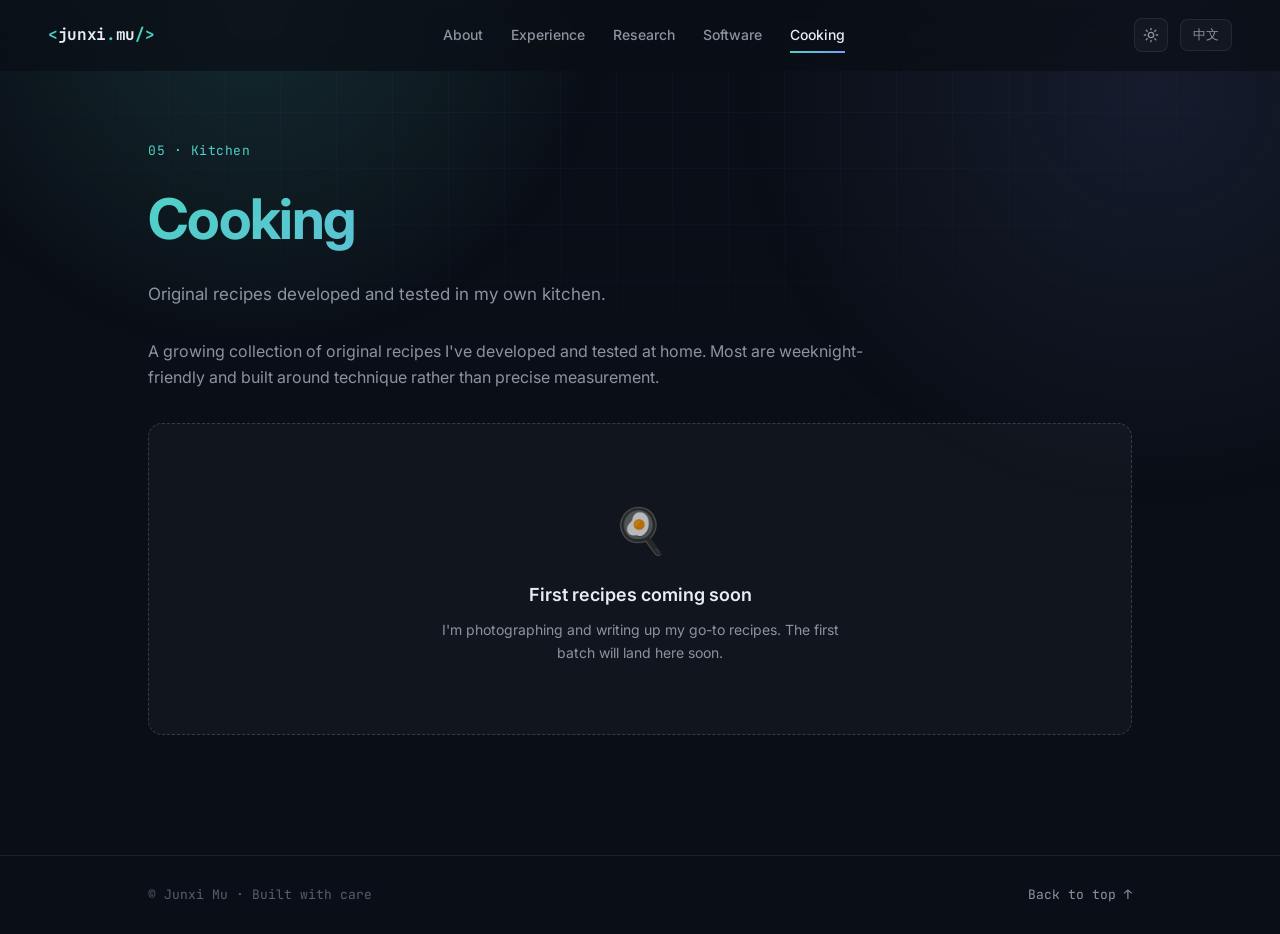
==== cooking.html @ e46de987 "Deploy personal website" ====
<!DOCTYPE html>
<html lang="en">
<head>
  <script>
  // Apply theme before paint to avoid flash. Order: manual pref > time-of-day > light.
  (function(){
    try {
      var t = localStorage.getItem('junximu-theme');
      if (t === 'dark' || t === 'light') {
        if (t === 'dark') document.documentElement.setAttribute('data-theme','dark');
      } else {
        // auto: 06:00–17:59 light, otherwise dark
        var h = new Date().getHours();
        if (h < 6 || h >= 18) document.documentElement.setAttribute('data-theme','dark');
      }
    } catch(e) {}
  })();
  </script>
  <meta charset="UTF-8" />
  <meta name="viewport" content="width=device-width, initial-scale=1.0" />
  <meta name="description" content="Junxi Mu — original recipes developed and tested at home." />
  <title>Junxi Mu | Cooking</title>
  <link rel="icon" type="image/svg+xml" href="assets/favicon.svg" />
  <link rel="stylesheet" href="style.css" />
  <link rel="preconnect" href="https://fonts.googleapis.com" />
  <link rel="preconnect" href="https://fonts.gstatic.com" crossorigin />
  <link href="https://fonts.googleapis.com/css2?family=JetBrains+Mono:wght@400;500;700&family=Inter:wght@300;400;500;600;700&display=swap" rel="stylesheet" />
</head>
<body data-page="cooking">
  <div class="bg-grid" aria-hidden="true"></div>
  <div class="bg-glow" aria-hidden="true"></div>

  <!-- ===== Nav ===== -->
  <header class="nav" id="nav">
    <a href="index.html" class="nav-logo"><span class="logo-bracket">&lt;</span>junxi<span class="logo-dot">.</span>mu<span class="logo-bracket">/&gt;</span></a>
    <nav class="nav-links">
      <a href="index.html" data-i18n="nav.about">About</a>
      <a href="experience.html" data-i18n="nav.experience">Experience</a>
      <a href="research.html" data-i18n="nav.research">Research</a>
      <a href="software.html" data-i18n="nav.software">Software</a>
      <a href="cooking.html" data-i18n="nav.cooking">Cooking</a>
    </nav>
    <div class="nav-actions">
      <button class="theme-toggle" id="themeToggle" aria-label="Toggle theme" title="Toggle theme">
        <svg class="icon-sun" viewBox="0 0 24 24" width="16" height="16" fill="none" stroke="currentColor" stroke-width="2" stroke-linecap="round"><circle cx="12" cy="12" r="4"/><path d="M12 2v2M12 20v2M4.9 4.9l1.4 1.4M17.7 17.7l1.4 1.4M2 12h2M20 12h2M4.9 19.1l1.4-1.4M17.7 6.3l1.4-1.4"/></svg>
        <svg class="icon-moon" viewBox="0 0 24 24" width="16" height="16" fill="none" stroke="currentColor" stroke-width="2" stroke-linecap="round" stroke-linejoin="round"><path d="M21 12.8A9 9 0 1 1 11.2 3 7 7 0 0 0 21 12.8z"/></svg>
      </button>
      <button class="lang-toggle" id="langToggle" aria-label="Switch language"><span class="lang-current" id="langLabel">中文</span></button>
      <button class="menu-toggle" id="menuToggle" aria-label="Menu"><span></span><span></span><span></span></button>
    </div>
  </header>

  <!-- ===== Page hero ===== -->
  <section class="page-hero">
    <div class="page-kicker" data-i18n="page.ck.kicker">Kitchen</div>
    <h1 class="page-title" data-i18n="page.ck.title">Cooking</h1>
    <p class="page-desc" data-i18n="page.ck.desc">Original recipes developed and tested in my own kitchen.</p>
  </section>

  <!-- ===== Intro ===== -->
  <div class="page-intro reveal"><p data-i18n="ck.intro">A growing collection of original recipes I've developed and tested at home.</p></div>

  <!-- ===== Recipe grid (rendered by main.js) ===== -->
  <div class="card-grid" id="recipeGrid"></div>

  <!-- ===== Footer ===== -->
  <footer class="footer">
    <div class="footer-inner">
      <span data-i18n="footer.line">© <span id="year"></span> Junxi Mu · Built with care</span>
      <a href="#" class="back-top" data-i18n="footer.top">Back to top ↑</a>
    </div>
  </footer>

  <script src="i18n.js"></script>
  <script src="main.js"></script>
</body>
</html>
---- style.css ----
/* ============================================================
   Junxi Mu — Personal Site (multi-page)
   Tech / dark theme, minimalist
   ============================================================ */

/* ---- Light theme (default) ---- */
:root {
  --bg: #f7f9fc;
  --bg-2: #eef2f8;
  --surface: rgba(15, 23, 42, 0.025);
  --surface-2: rgba(15, 23, 42, 0.045);
  --border: rgba(15, 23, 42, 0.10);
  --border-strong: rgba(15, 23, 42, 0.18);
  --text: #1a2233;
  --text-dim: #56607a;
  --text-faint: #8a93a8;
  --accent: #0d9488;          /* teal-600 */
  --accent-2: #4f6ef7;        /* blue */
  --accent-grad: linear-gradient(135deg, #0d9488 0%, #4f6ef7 100%);
  --glow: rgba(13, 148, 136, 0.12);
  --grid-line: rgba(79, 110, 247, 0.05);
  --accent-soft-bg: rgba(13, 148, 136, 0.08);
  --accent-soft-border: rgba(13, 148, 136, 0.22);
  --accent-pulse: rgba(13, 148, 136, 0.6);
  --accent-glow-2: rgba(79, 110, 247, 0.10);
  --on-accent: #ffffff;
  --nav-bg: rgba(247, 249, 252, 0.72);
  --shadow: 0 8px 24px rgba(15, 23, 42, 0.08);
  --mono: "JetBrains Mono", ui-monospace, SFMono-Regular, Menlo, monospace;
  --sans: "Inter", -apple-system, BlinkMacSystemFont, "Segoe UI", Roboto, "PingFang SC", "Microsoft YaHei", sans-serif;
  --max: 1080px;
  --radius: 14px;
  --ease: cubic-bezier(0.22, 1, 0.36, 1);
  color-scheme: light;
}

/* ---- Dark theme ---- */
:root[data-theme="dark"] {
  --bg: #0a0e16;
  --bg-2: #0e1420;
  --surface: rgba(255, 255, 255, 0.03);
  --surface-2: rgba(255, 255, 255, 0.05);
  --border: rgba(255, 255, 255, 0.08);
  --border-strong: rgba(255, 255, 255, 0.16);
  --text: #e6edf3;
  --text-dim: #8b949e;
  --text-faint: #565f6d;
  --accent: #4fd1c5;
  --accent-2: #7c9cff;
  --accent-grad: linear-gradient(135deg, #4fd1c5 0%, #7c9cff 100%);
  --glow: rgba(79, 209, 197, 0.15);
  --grid-line: rgba(124, 156, 255, 0.04);
  --accent-soft-bg: rgba(79, 209, 197, 0.08);
  --accent-soft-border: rgba(79, 209, 197, 0.22);
  --accent-pulse: rgba(79, 209, 197, 0.6);
  --accent-glow-2: rgba(124, 156, 255, 0.10);
  --on-accent: #04111a;
  --nav-bg: rgba(10, 14, 22, 0.72);
  --shadow: 0 8px 24px rgba(0, 0, 0, 0.4);
  color-scheme: dark;
}

* { margin: 0; padding: 0; box-sizing: border-box; }
html { scroll-behavior: smooth; scroll-padding-top: 90px; }
body {
  font-family: var(--sans);
  background: var(--bg);
  color: var(--text);
  line-height: 1.65;
  font-size: 16px;
  -webkit-font-smoothing: antialiased;
  text-rendering: optimizeLegibility;
  overflow-x: hidden;
}
a { color: inherit; text-decoration: none; }
img { max-width: 100%; display: block; }
::selection { background: var(--accent); color: var(--on-accent); }

/* ===== Background layers ===== */
.bg-grid {
  position: fixed; inset: 0; z-index: -2;
  background-image:
    linear-gradient(var(--grid-line) 1px, transparent 1px),
    linear-gradient(90deg, var(--grid-line) 1px, transparent 1px);
  background-size: 56px 56px;
  mask-image: radial-gradient(ellipse 80% 60% at 50% 0%, #000 30%, transparent 80%);
  -webkit-mask-image: radial-gradient(ellipse 80% 60% at 50% 0%, #000 30%, transparent 80%);
}
.bg-glow {
  position: fixed; inset: 0; z-index: -1; pointer-events: none;
  background:
    radial-gradient(600px circle at 20% 0%, var(--glow), transparent 60%),
    radial-gradient(700px circle at 90% 10%, var(--accent-glow-2), transparent 60%);
}

/* ===== Nav ===== */
.nav {
  position: fixed; top: 0; left: 0; right: 0; z-index: 100;
  display: flex; align-items: center; justify-content: space-between;
  padding: 18px clamp(20px, 5vw, 48px);
  backdrop-filter: blur(12px); -webkit-backdrop-filter: blur(12px);
  background: var(--nav-bg);
  border-bottom: 1px solid transparent;
  transition: border-color .3s var(--ease), background .3s var(--ease);
}
.nav.scrolled { border-bottom-color: var(--border); background: var(--bg); }
.nav-logo {
  font-family: var(--mono); font-weight: 700; font-size: 16px; letter-spacing: -0.02em; color: var(--text);
}
.logo-bracket { color: var(--accent); }
.logo-dot { color: var(--accent); }
.nav-links { display: flex; gap: 28px; }
.nav-links a {
  font-size: 14px; font-weight: 500; color: var(--text-dim);
  position: relative; transition: color .25s var(--ease);
}
.nav-links a::after {
  content: ""; position: absolute; left: 0; bottom: -6px;
  width: 0; height: 1.5px; background: var(--accent-grad);
  transition: width .3s var(--ease);
}
.nav-links a:hover { color: var(--text); }
.nav-links a:hover::after { width: 100%; }
.nav-links a.active { color: var(--text); }
.nav-links a.active::after { width: 100%; }
.nav-actions { display: flex; align-items: center; gap: 12px; }
.lang-toggle {
  font-family: var(--mono); font-size: 13px; font-weight: 500; color: var(--text-dim);
  background: var(--surface); border: 1px solid var(--border);
  padding: 6px 12px; border-radius: 8px; cursor: pointer; transition: all .25s var(--ease);
}
.lang-toggle:hover { color: var(--accent); border-color: var(--accent); background: var(--surface-2); }

/* ===== Theme toggle ===== */
.theme-toggle {
  display: inline-flex; align-items: center; justify-content: center;
  width: 34px; height: 34px; color: var(--text-dim);
  background: var(--surface); border: 1px solid var(--border);
  border-radius: 8px; cursor: pointer; transition: all .25s var(--ease);
  position: relative;
}
.theme-toggle:hover { color: var(--accent); border-color: var(--accent); background: var(--surface-2); }
.theme-toggle svg { position: absolute; transition: opacity .3s var(--ease), transform .3s var(--ease); }
/* light theme (default): show moon (to switch TO dark), hide sun */
.theme-toggle .icon-moon { opacity: 1; transform: rotate(0) scale(1); }
.theme-toggle .icon-sun { opacity: 0; transform: rotate(-90deg) scale(0.6); }
/* dark theme: show sun (to switch TO light), hide moon */
:root[data-theme="dark"] .theme-toggle .icon-sun { opacity: 1; transform: rotate(0) scale(1); }
:root[data-theme="dark"] .theme-toggle .icon-moon { opacity: 0; transform: rotate(90deg) scale(0.6); }
.menu-toggle { display: none; flex-direction: column; gap: 5px; background: none; border: 0; cursor: pointer; padding: 6px; }
.menu-toggle span { width: 22px; height: 2px; background: var(--text); border-radius: 2px; transition: .3s var(--ease); }
.menu-toggle.open span:nth-child(1) { transform: translateY(7px) rotate(45deg); }
.menu-toggle.open span:nth-child(2) { opacity: 0; }
.menu-toggle.open span:nth-child(3) { transform: translateY(-7px) rotate(-45deg); }

/* ===== Hero (About home) ===== */
.hero {
  min-height: 100vh; display: flex; flex-direction: column;
  align-items: center; justify-content: center; text-align: center;
  padding: 120px 24px 80px; position: relative;
}
.hero-inner { max-width: 820px; }
.hero-tag {
  display: inline-flex; align-items: center; gap: 8px;
  font-family: var(--mono); font-size: 13px; color: var(--accent);
  background: var(--accent-soft-bg); border: 1px solid var(--accent-soft-border);
  padding: 6px 14px; border-radius: 100px; margin-bottom: 28px;
}
.pulse-dot {
  width: 7px; height: 7px; border-radius: 50%; background: var(--accent);
  box-shadow: 0 0 0 0 var(--accent); animation: pulse 2s infinite;
}
@keyframes pulse {
  0% { box-shadow: 0 0 0 0 var(--accent-pulse); }
  70% { box-shadow: 0 0 0 8px rgba(79,209,197,0); }
  100% { box-shadow: 0 0 0 0 rgba(79,209,197,0); }
}
.hero-name {
  font-size: clamp(40px, 8vw, 80px); font-weight: 700; letter-spacing: -0.03em; line-height: 1.05;
  background: var(--accent-grad); -webkit-background-clip: text; background-clip: text; -webkit-text-fill-color: transparent;
}
.name-cn {
  display: block; font-size: clamp(18px, 3vw, 26px); font-weight: 500;
  margin-top: 12px; letter-spacing: 0.1em; color: var(--text-dim); -webkit-text-fill-color: var(--text-dim);
}
.hero-hello { font-size: clamp(18px, 2.6vw, 24px); font-weight: 500; color: var(--text); margin-top: 24px; letter-spacing: -0.01em; }
.hero-desc { font-size: 17px; color: var(--text-dim); margin-top: 16px; max-width: 620px; margin-inline: auto; }

/* quick contact chips under intro */
.hero-quick { display: flex; gap: 10px; justify-content: center; margin-top: 30px; flex-wrap: wrap; }
.qchip {
  display: inline-flex; align-items: center; gap: 8px;
  font-size: 13px; font-family: var(--mono); color: var(--text-dim);
  background: var(--surface); border: 1px solid var(--border);
  padding: 8px 14px; border-radius: 8px; transition: all .25s var(--ease);
}
.qchip:hover { color: var(--accent); border-color: var(--accent); transform: translateY(-1px); }
.qchip svg { color: var(--accent); }

.scroll-indicator {
  position: absolute; bottom: 32px; left: 50%; transform: translateX(-50%);
  width: 24px; height: 40px; border: 2px solid var(--border-strong); border-radius: 14px; display: flex; justify-content: center;
}
.scroll-indicator span {
  width: 3px; height: 8px; background: var(--accent); border-radius: 2px; margin-top: 7px; animation: scrolldown 1.8s infinite;
}
@keyframes scrolldown { 0% { opacity: 0; transform: translateY(-4px); } 50% { opacity: 1; } 100% { opacity: 0; transform: translateY(12px); } }

/* ===== Sections (shared) ===== */
.section { max-width: var(--max); margin: 0 auto; padding: clamp(48px, 7vw, 90px) clamp(20px, 5vw, 48px); }
.section-head { display: flex; align-items: baseline; gap: 16px; margin-bottom: 40px; flex-wrap: wrap; }
.section-num {
  font-family: var(--mono); font-size: 14px; color: var(--accent);
  border: 1px solid var(--accent-soft-border); padding: 2px 10px; border-radius: 6px;
}
.section-head h2 { font-size: clamp(24px, 3.6vw, 32px); font-weight: 700; letter-spacing: -0.02em; }
.section-link {
  margin-left: auto; font-size: 14px; font-family: var(--mono); color: var(--accent); transition: opacity .2s;
}
.section-link:hover { opacity: 0.75; }

/* ===== Page hero (interior pages) ===== */
.page-hero {
  max-width: var(--max); margin: 0 auto;
  padding: 140px clamp(20px, 5vw, 48px) 30px;
}
.page-kicker { font-family: var(--mono); font-size: 13px; color: var(--accent); letter-spacing: 0.04em; margin-bottom: 12px; }
.page-title {
  font-size: clamp(34px, 6vw, 56px); font-weight: 700; letter-spacing: -0.03em;
  background: var(--accent-grad); -webkit-background-clip: text; background-clip: text; -webkit-text-fill-color: transparent;
}
.page-desc { font-size: 17px; color: var(--text-dim); margin-top: 14px; max-width: 640px; }
.page-intro {
  max-width: var(--max); margin: 0 auto;
  padding: 0 clamp(20px, 5vw, 48px) 8px;
  color: var(--text-dim); font-size: 16px;
}
.page-intro p { max-width: 720px; }

/* ===== Portal cards (About) ===== */
.portal {
  max-width: var(--max); margin: 0 auto;
  padding: 30px clamp(20px, 5vw, 48px) 80px;
}
.portal-grid { display: grid; grid-template-columns: repeat(auto-fit, minmax(240px, 1fr)); gap: 18px; }
.portal-card {
  position: relative; background: var(--surface); border: 1px solid var(--border);
  border-radius: var(--radius); padding: 28px 24px; transition: all .3s var(--ease); overflow: hidden;
}
.portal-card::after {
  content: ""; position: absolute; inset: 0; border-radius: var(--radius); padding: 1px;
  background: var(--accent-grad);
  -webkit-mask: linear-gradient(#000 0 0) content-box, linear-gradient(#000 0 0);
  -webkit-mask-composite: xor; mask-composite: exclude; opacity: 0; transition: opacity .3s var(--ease);
}
.portal-card:hover { transform: translateY(-4px); background: var(--surface-2); }
.portal-card:hover::after { opacity: 1; }
.portal-card .pc-num { font-family: var(--mono); font-size: 12px; color: var(--text-faint); margin-bottom: 10px; }
.portal-card h3 { font-size: 19px; font-weight: 600; margin-bottom: 8px; display: flex; align-items: center; gap: 10px; }
.portal-card h3 .pc-arrow { color: var(--accent); transition: transform .3s var(--ease); }
.portal-card:hover h3 .pc-arrow { transform: translateX(4px); }
.portal-card p { font-size: 14px; color: var(--text-dim); }
.portal-card .pc-emoji { font-size: 22px; }

/* ===== Stats (Research) ===== */
.stats {
  display: grid; grid-template-columns: repeat(4, 1fr); gap: 1px;
  background: var(--border); border-block: 1px solid var(--border); max-width: var(--max); margin: 0 auto;
}
.stat { background: var(--bg); padding: 36px 20px; text-align: center; }
.stat-num {
  font-family: var(--mono); font-size: clamp(26px, 4vw, 38px); font-weight: 700;
  background: var(--accent-grad); -webkit-background-clip: text; background-clip: text; -webkit-text-fill-color: transparent;
}
.stat-label { font-size: 13px; color: var(--text-dim); margin-top: 6px; letter-spacing: 0.02em; }

/* ===== About mini-card (kept for reuse) ===== */
.about-card {
  background: var(--surface); border: 1px solid var(--border); border-radius: var(--radius);
  padding: 24px; position: relative; overflow: hidden;
}
.about-card::before { content: ""; position: absolute; top: 0; left: 0; right: 0; height: 1px; background: var(--accent-grad); }
.card-line { display: flex; justify-content: space-between; gap: 16px; padding: 10px 0; border-bottom: 1px dashed var(--border); font-size: 14px; }
.card-line:last-child { border-bottom: 0; }
.card-key { font-family: var(--mono); color: var(--text-faint); font-size: 12px; text-transform: uppercase; letter-spacing: 0.06em; }
.card-val { color: var(--text); font-weight: 500; text-align: right; }

/* ===== Education cards ===== */
.edu-grid { display: grid; grid-template-columns: repeat(auto-fit, minmax(300px, 1fr)); gap: 18px; }
.edu-card {
  background: var(--surface); border: 1px solid var(--border); border-radius: var(--radius);
  padding: 26px 24px; position: relative; overflow: hidden; transition: all .25s var(--ease);
}
.edu-card::before { content: ""; position: absolute; left: 0; top: 0; bottom: 0; width: 3px; background: var(--accent-grad); }
.edu-card:hover { border-color: var(--border-strong); transform: translateX(3px); }
.edu-deg { font-size: 17px; font-weight: 600; color: var(--text); }
.edu-school { font-size: 14px; color: var(--accent); margin-top: 6px; font-family: var(--mono); }
.edu-date { font-size: 12px; color: var(--text-faint); margin-top: 6px; font-family: var(--mono); }
.edu-detail { font-size: 14px; color: var(--text-dim); margin-top: 12px; }

/* ===== Research interest cards ===== */
.research-grid { display: grid; grid-template-columns: repeat(auto-fit, minmax(240px, 1fr)); gap: 20px; }
.research-card {
  background: var(--surface); border: 1px solid var(--border); border-radius: var(--radius);
  padding: 28px 24px; transition: all .3s var(--ease); position: relative; overflow: hidden;
}
.research-card::after {
  content: ""; position: absolute; inset: 0; border-radius: var(--radius); padding: 1px; background: var(--accent-grad);
  -webkit-mask: linear-gradient(#000 0 0) content-box, linear-gradient(#000 0 0);
  -webkit-mask-composite: xor; mask-composite: exclude; opacity: 0; transition: opacity .3s var(--ease);
}
.research-card:hover { transform: translateY(-4px); background: var(--surface-2); }
.research-card:hover::after { opacity: 1; }
.r-icon {
  width: 48px; height: 48px; border-radius: 12px; display: grid; place-items: center;
  background: var(--accent-soft-bg); border: 1px solid var(--accent-soft-border); color: var(--accent); margin-bottom: 18px;
}
.research-card h3 { font-size: 17px; font-weight: 600; margin-bottom: 10px; }
.research-card p { font-size: 14px; color: var(--text-dim); }

/* ===== Timeline ===== */
.timeline { position: relative; padding-left: 28px; }
.timeline::before { content: ""; position: absolute; left: 5px; top: 6px; bottom: 6px; width: 1px; background: linear-gradient(var(--border-strong), transparent); }
.tl-item { position: relative; padding-bottom: 38px; }
.tl-item:last-child { padding-bottom: 0; }
.tl-dot { position: absolute; left: -28px; top: 6px; width: 11px; height: 11px; border-radius: 50%; background: var(--bg); border: 2px solid var(--accent); box-shadow: 0 0 0 4px var(--bg); }
.tl-date { font-family: var(--mono); font-size: 12px; color: var(--accent); margin-bottom: 6px; letter-spacing: 0.03em; }
.tl-body h3 { font-size: 17px; font-weight: 600; }
.tl-sub { display: block; font-size: 13px; color: var(--text-dim); margin: 4px 0 8px; }
.tl-body p { font-size: 14px; color: var(--text-dim); }

/* ===== Publications ===== */
.pub-list { display: flex; flex-direction: column; gap: 14px; }
.pub-item {
  display: grid; grid-template-columns: 44px 1fr auto; gap: 18px; align-items: start;
  background: var(--surface); border: 1px solid var(--border); border-radius: var(--radius);
  padding: 20px 22px; transition: all .25s var(--ease);
}
.pub-item:hover { border-color: var(--border-strong); background: var(--surface-2); transform: translateX(4px); }
.pub-num { font-family: var(--mono); font-size: 13px; font-weight: 700; color: var(--accent); border: 1px solid var(--accent-soft-border); width: 36px; height: 36px; display: grid; place-items: center; border-radius: 8px; }
.pub-body .pub-authors { font-size: 14px; color: var(--text); margin-bottom: 4px; }
.pub-body .pub-authors .me { color: var(--accent); font-weight: 600; }
.pub-body .pub-title { font-size: 15px; font-weight: 500; color: var(--text); }
.pub-body .pub-title a:hover { color: var(--accent); }
.pub-venue { font-family: var(--mono); font-size: 12px; color: var(--text-dim); background: var(--surface-2); border: 1px solid var(--border); padding: 4px 10px; border-radius: 6px; white-space: nowrap; align-self: center; }

/* ===== Skills ===== */
.skills-grid { display: grid; grid-template-columns: repeat(auto-fit, minmax(280px, 1fr)); gap: 24px; }
.skill-block h4 { font-family: var(--mono); font-size: 13px; color: var(--accent); text-transform: uppercase; letter-spacing: 0.06em; margin-bottom: 14px; }
.chips { display: flex; flex-wrap: wrap; gap: 8px; }
.chip { font-size: 13px; color: var(--text-dim); background: var(--surface); border: 1px solid var(--border); padding: 6px 12px; border-radius: 100px; transition: all .2s var(--ease); }
.chip:hover { color: var(--accent); border-color: var(--accent); background: var(--surface-2); }

/* ===== Generic card grid (software / cooking) ===== */
.card-grid { display: grid; grid-template-columns: repeat(auto-fill, minmax(300px, 1fr)); gap: 20px; max-width: var(--max); margin: 0 auto; padding: 24px clamp(20px,5vw,48px) 80px; }

.project-card, .recipe-card {
  background: var(--surface); border: 1px solid var(--border); border-radius: var(--radius);
  padding: 24px; display: flex; flex-direction: column; gap: 12px; transition: all .3s var(--ease); position: relative; overflow: hidden;
}
.project-card::after, .recipe-card::after {
  content: ""; position: absolute; inset: 0; border-radius: var(--radius); padding: 1px; background: var(--accent-grad);
  -webkit-mask: linear-gradient(#000 0 0) content-box, linear-gradient(#000 0 0);
  -webkit-mask-composite: xor; mask-composite: exclude; opacity: 0; transition: opacity .3s var(--ease);
}
.project-card:hover, .recipe-card:hover { transform: translateY(-4px); background: var(--surface-2); }
.project-card:hover::after, .recipe-card:hover::after { opacity: 1; }
.card-top { display: flex; align-items: center; justify-content: space-between; }
.proj-icon { width: 44px; height: 44px; border-radius: 10px; display: grid; place-items: center; color: var(--accent); background: var(--accent-soft-bg); border: 1px solid var(--accent-soft-border); }
.tag { font-family: var(--mono); font-size: 11px; color: var(--accent); background: var(--accent-soft-bg); border: 1px solid var(--accent-soft-border); padding: 3px 8px; border-radius: 6px; }
.project-card h3, .recipe-card h3 { font-size: 17px; font-weight: 600; }
.project-card p, .recipe-card p { font-size: 14px; color: var(--text-dim); }
.card-link { font-family: var(--mono); font-size: 13px; color: var(--accent); margin-top: auto; }
.card-soon { font-family: var(--mono); font-size: 12px; color: var(--text-faint); margin-top: auto; padding: 4px 0; }

/* recipe image header */
.recipe-img { height: 150px; border-radius: 10px; background: var(--surface-2); background-size: cover; background-position: center; display: grid; place-items: center; margin: -4px -4px 4px; }
.recipe-emoji { font-size: 44px; }
.recipe-meta { display: flex; gap: 16px; font-size: 13px; color: var(--text-dim); font-family: var(--mono); }
.recipe-meta b { color: var(--text); }

/* empty state */
.empty-state {
  grid-column: 1 / -1; text-align: center; padding: 70px 24px;
  background: var(--surface); border: 1px dashed var(--border-strong); border-radius: var(--radius);
}
.empty-icon { font-size: 44px; margin-bottom: 14px; opacity: 0.7; }
.empty-state h3 { font-size: 18px; font-weight: 600; margin-bottom: 8px; }
.empty-state p { font-size: 14px; color: var(--text-dim); max-width: 420px; margin: 0 auto; }

/* ===== Footer ===== */
.footer { border-top: 1px solid var(--border); margin-top: 40px; }
.footer-inner {
  max-width: var(--max); margin: 0 auto; padding: 28px clamp(20px,5vw,48px);
  display: flex; justify-content: space-between; align-items: center; flex-wrap: wrap; gap: 12px;
  font-size: 13px; color: var(--text-faint); font-family: var(--mono);
}
.back-top { color: var(--text-dim); transition: color .2s; }
.back-top:hover { color: var(--accent); }

/* ===== Reveal animation ===== */
.reveal { opacity: 0; transform: translateY(28px); transition: opacity .7s var(--ease), transform .7s var(--ease); }
.reveal.visible { opacity: 1; transform: none; }

/* ===== Responsive ===== */
@media (max-width: 860px) {
  .nav-links {
    position: fixed; top: 64px; right: 0; height: calc(100vh - 64px); width: min(75vw, 320px);
    flex-direction: column; gap: 0; background: var(--bg-2); border-left: 1px solid var(--border);
    padding: 24px; transform: translateX(100%); transition: transform .35s var(--ease);
  }
  .nav-links.open { transform: translateX(0); }
  .nav-links a { padding: 14px 0; border-bottom: 1px solid var(--border); font-size: 16px; }
  .nav-links a::after { display: none; }
  .menu-toggle { display: flex; }
  .stats { grid-template-columns: repeat(2, 1fr); }
  .pub-item { grid-template-columns: 36px 1fr; }
  .pub-venue { grid-column: 1 / -1; justify-self: start; margin-top: 6px; }
}
@media (max-width: 480px) {
  .portal-grid, .card-grid { grid-template-columns: 1fr; }
}

@media (prefers-reduced-motion: reduce) {
  *, *::before, *::after { animation: none !important; transition: none !important; }
  .reveal { opacity: 1; transform: none; }
}
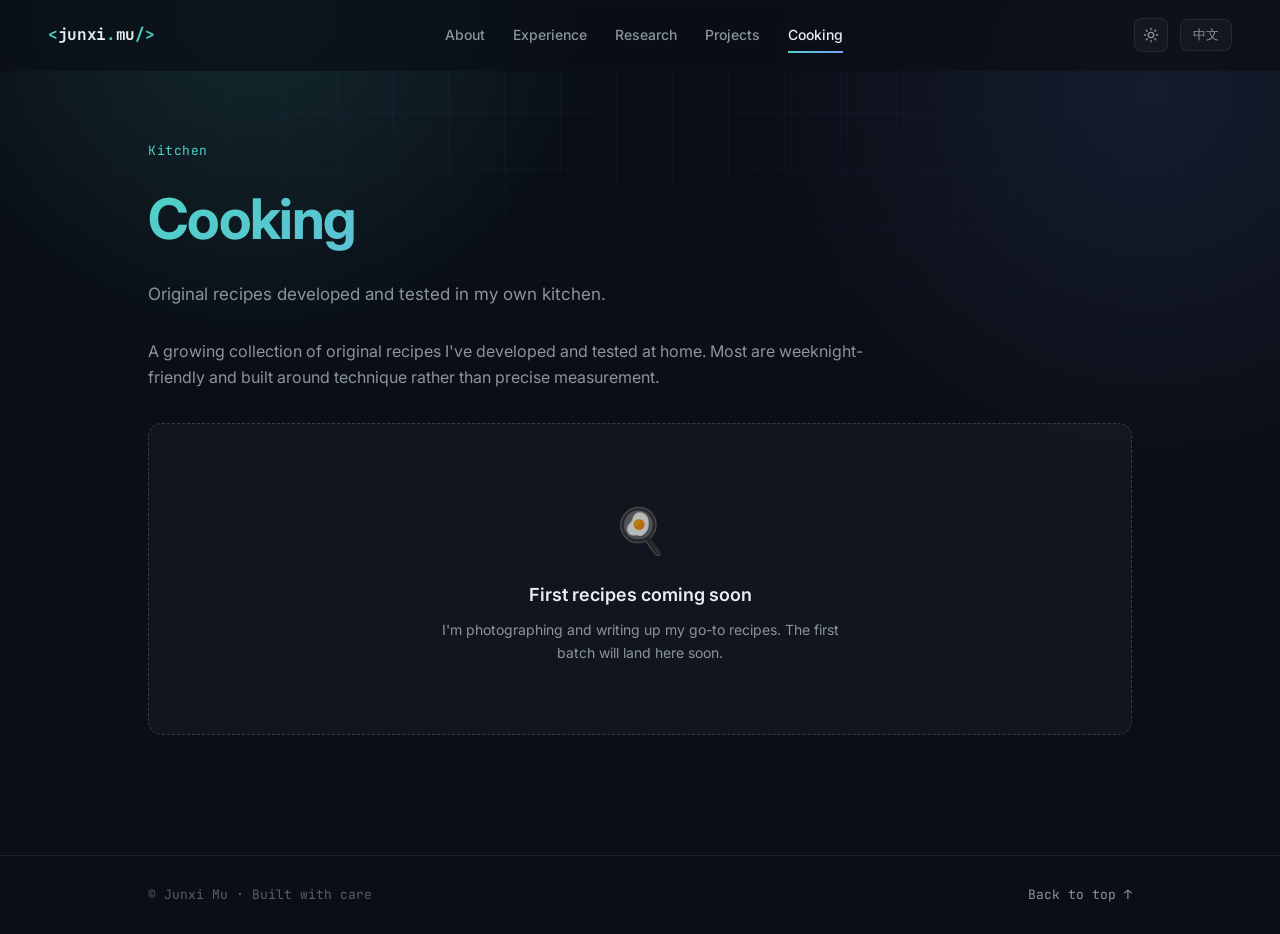
==== commit dcf94059: "Add project pages and Emelia downloads" ====
--- a/cooking.html
+++ b/cooking.html
@@ -37,7 +37,7 @@
       <a href="index.html" data-i18n="nav.about">About</a>
       <a href="experience.html" data-i18n="nav.experience">Experience</a>
       <a href="research.html" data-i18n="nav.research">Research</a>
-      <a href="software.html" data-i18n="nav.software">Software</a>
+      <a href="software.html" data-i18n="nav.software">Projects</a>
       <a href="cooking.html" data-i18n="nav.cooking">Cooking</a>
     </nav>
     <div class="nav-actions">
--- a/style.css
+++ b/style.css
@@ -61,6 +61,7 @@
 }
 
 * { margin: 0; padding: 0; box-sizing: border-box; }
+.visually-hidden { position: absolute; width: 1px; height: 1px; padding: 0; margin: -1px; overflow: hidden; clip: rect(0, 0, 0, 0); white-space: nowrap; border: 0; }
 html { scroll-behavior: smooth; scroll-padding-top: 90px; }
 body {
   font-family: var(--sans);
@@ -209,10 +210,6 @@
 /* ===== Sections (shared) ===== */
 .section { max-width: var(--max); margin: 0 auto; padding: clamp(48px, 7vw, 90px) clamp(20px, 5vw, 48px); }
 .section-head { display: flex; align-items: baseline; gap: 16px; margin-bottom: 40px; flex-wrap: wrap; }
-.section-num {
-  font-family: var(--mono); font-size: 14px; color: var(--accent);
-  border: 1px solid var(--accent-soft-border); padding: 2px 10px; border-radius: 6px;
-}
 .section-head h2 { font-size: clamp(24px, 3.6vw, 32px); font-weight: 700; letter-spacing: -0.02em; }
 .section-link {
   margin-left: auto; font-size: 14px; font-family: var(--mono); color: var(--accent); transition: opacity .2s;
@@ -255,7 +252,6 @@
 }
 .portal-card:hover { transform: translateY(-4px); background: var(--surface-2); }
 .portal-card:hover::after { opacity: 1; }
-.portal-card .pc-num { font-family: var(--mono); font-size: 12px; color: var(--text-faint); margin-bottom: 10px; }
 .portal-card h3 { font-size: 19px; font-weight: 600; margin-bottom: 8px; display: flex; align-items: center; gap: 10px; }
 .portal-card h3 .pc-arrow { color: var(--accent); transition: transform .3s var(--ease); }
 .portal-card:hover h3 .pc-arrow { transform: translateX(4px); }
@@ -353,6 +349,11 @@
 
 /* ===== Generic card grid (software / cooking) ===== */
 .card-grid { display: grid; grid-template-columns: repeat(auto-fill, minmax(300px, 1fr)); gap: 20px; max-width: var(--max); margin: 0 auto; padding: 24px clamp(20px,5vw,48px) 80px; }
+.project-toolbar { max-width: var(--max); margin: 0 auto; padding: 16px clamp(20px,5vw,48px) 0; display: flex; justify-content: flex-end; align-items: center; gap: 10px; }
+.project-toolbar label { font-family: var(--mono); font-size: 12px; color: var(--text-dim); }
+.project-toolbar select { min-height: 44px; font-family: var(--mono); font-size: 13px; color: var(--text); background: var(--surface); border: 1px solid var(--border); border-radius: 8px; padding: 8px 34px 8px 12px; cursor: pointer; transition: border-color .25s var(--ease), background .25s var(--ease); }
+.project-toolbar select:hover { border-color: var(--accent); background: var(--surface-2); }
+.project-toolbar select:focus-visible { outline: 2px solid var(--accent); outline-offset: 2px; }
 
 .project-card, .recipe-card {
   background: var(--surface); border: 1px solid var(--border); border-radius: var(--radius);
@@ -361,17 +362,34 @@
 .project-card::after, .recipe-card::after {
   content: ""; position: absolute; inset: 0; border-radius: var(--radius); padding: 1px; background: var(--accent-grad);
   -webkit-mask: linear-gradient(#000 0 0) content-box, linear-gradient(#000 0 0);
-  -webkit-mask-composite: xor; mask-composite: exclude; opacity: 0; transition: opacity .3s var(--ease);
+  -webkit-mask-composite: xor; mask-composite: exclude; opacity: 0; transition: opacity .3s var(--ease); pointer-events: none;
 }
 .project-card:hover, .recipe-card:hover { transform: translateY(-4px); background: var(--surface-2); }
 .project-card:hover::after, .recipe-card:hover::after { opacity: 1; }
 .card-top { display: flex; align-items: center; justify-content: space-between; }
 .proj-icon { width: 44px; height: 44px; border-radius: 10px; display: grid; place-items: center; color: var(--accent); background: var(--accent-soft-bg); border: 1px solid var(--accent-soft-border); }
+.proj-icon img { width: 100%; height: 100%; object-fit: cover; border-radius: 9px; }
 .tag { font-family: var(--mono); font-size: 11px; color: var(--accent); background: var(--accent-soft-bg); border: 1px solid var(--accent-soft-border); padding: 3px 8px; border-radius: 6px; }
 .project-card h3, .recipe-card h3 { font-size: 17px; font-weight: 600; }
 .project-card p, .recipe-card p { font-size: 14px; color: var(--text-dim); }
+.project-update, .project-updated { font-family: var(--mono); font-size: 12px; color: var(--text-faint); }
 .card-link { font-family: var(--mono); font-size: 13px; color: var(--accent); margin-top: auto; }
 .card-soon { font-family: var(--mono); font-size: 12px; color: var(--text-faint); margin-top: auto; padding: 4px 0; }
+
+/* project detail content reuses the site's existing card language */
+.project-detail { max-width: var(--max); margin: 0 auto; padding: 24px clamp(20px,5vw,48px) 80px; display: grid; gap: 20px; }
+.project-overview { display: grid; grid-template-columns: 88px 1fr; gap: 22px; align-items: center; }
+.project-logo { width: 88px; height: 88px; border-radius: 20px; border: 1px solid var(--border); box-shadow: var(--shadow); }
+.project-copy h2 { font-size: 24px; margin-bottom: 6px; }
+.project-copy p { color: var(--text-dim); }
+.project-screen { background: var(--surface); border: 1px solid var(--border); border-radius: var(--radius); padding: 12px; }
+.project-screen img { width: 100%; border-radius: 10px; border: 1px solid var(--border); }
+.download-card { background: var(--surface); border: 1px solid var(--border); border-radius: var(--radius); padding: 24px; }
+.download-card h2 { font-size: 20px; margin-bottom: 14px; }
+.download-links { display: flex; flex-wrap: wrap; gap: 10px; }
+.download-link { display: inline-flex; align-items: center; min-height: 44px; font-family: var(--mono); font-size: 13px; color: var(--accent); background: var(--accent-soft-bg); border: 1px solid var(--accent-soft-border); padding: 9px 14px; border-radius: 8px; transition: all .25s var(--ease); }
+.download-link:hover { border-color: var(--accent); transform: translateY(-1px); }
+.project-note { margin-top: 12px; font-size: 13px; color: var(--text-faint); }
 
 /* recipe image header */
 .recipe-img { height: 150px; border-radius: 10px; background: var(--surface-2); background-size: cover; background-position: center; display: grid; place-items: center; margin: -4px -4px 4px; }
@@ -419,6 +437,8 @@
 }
 @media (max-width: 480px) {
   .portal-grid, .card-grid { grid-template-columns: 1fr; }
+  .project-overview { grid-template-columns: 64px 1fr; gap: 16px; }
+  .project-logo { width: 64px; height: 64px; border-radius: 15px; }
 }
 
 @media (prefers-reduced-motion: reduce) {
